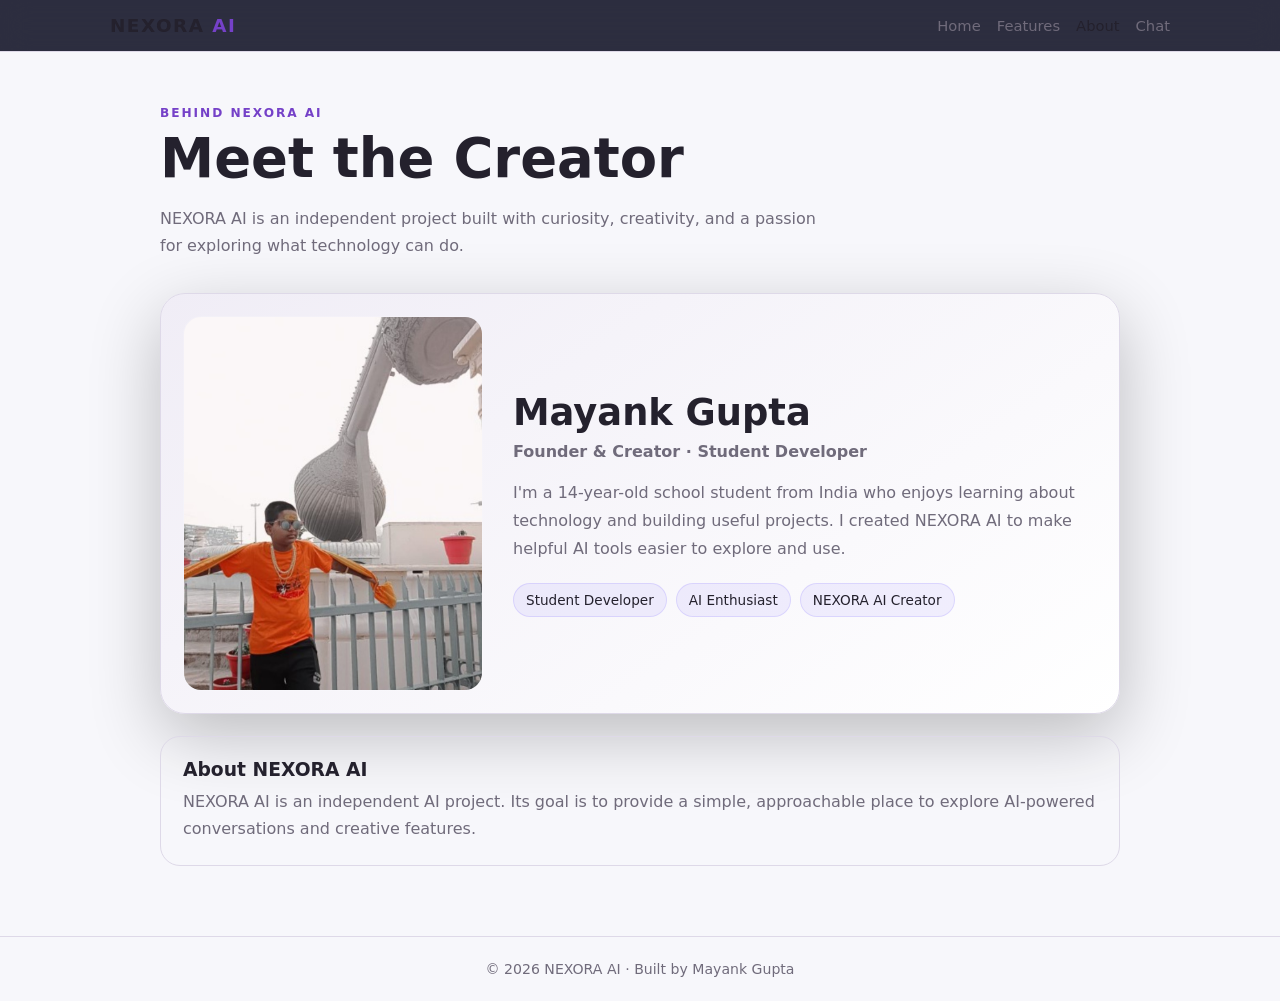
==== about.html @ 1e5af76b "Apply shared persistent light and dark theme across pages" ====
<!doctype html>
<html lang="en">
<head>
  <meta charset="utf-8">
  <meta name="viewport" content="width=device-width, initial-scale=1">
  <meta name="theme-color" content="#101225">
  <meta name="description" content="Meet Mayank Gupta, the 14-year-old student developer from India who created NEXORA AI, an independent AI assistant project for chat, learning, writing, and creativity.">
  <title>About Mayank Gupta, Creator of NEXORA AI</title>
  <meta name="robots" content="index,follow">
  <link rel="canonical" href="https://gen-aplha.github.io/Nexora-AI/about.html">
  <!-- NEXORA AI Favicon and App Icons -->
  <link rel="icon" type="image/svg+xml" href="nexora-logo.svg?v=20261110">
  <link rel="icon" type="image/svg+xml" href="nexora-logo.svg?v=20261110">
  <link rel="icon" type="image/svg+xml" href="nexora-logo.svg?v=20261110">
  <link rel="icon" type="image/svg+xml" href="nexora-logo.svg?v=20261110">
  <link rel="apple-touch-icon" href="nexora-logo.svg?v=20261110">
  <link rel="icon" type="image/png" sizes="192x192" href="android-chrome-192x192.png">
  <link rel="icon" type="image/png" sizes="512x512" href="android-chrome-512x512.png">
  <style>
    :root {
      color-scheme: dark;
      --bg: #101225;
      --panel: #191d35;
      --panel2: #222744;
      --text: #f5f6ff;
      --muted: #b5bad3;
      --accent: #9b8cff;
      --line: rgba(255,255,255,.10);
    }
    * { box-sizing: border-box; }
    body {
      margin: 0;
      min-height: 100vh;
      background: radial-gradient(ellipse at top, #29234d 0, var(--bg) 48%);
      color: var(--text);
      font-family: system-ui, -apple-system, BlinkMacSystemFont, "Segoe UI", sans-serif;
    }
    a { color: inherit; text-decoration: none; }
    header {
      position: sticky; top: 0; z-index: 5;
      background: rgba(16,18,37,.88);
      backdrop-filter: blur(14px);
      border-bottom: 1px solid var(--line);
    }
    .nav {
      max-width: 1100px; margin: auto; padding: 15px 20px;
      display: flex; align-items: center; justify-content: space-between; gap: 16px;
    }
    .brand { font-size: 1.15rem; font-weight: 850; letter-spacing: .08em; }
    .brand span { color: var(--accent); }
    nav { display: flex; flex-wrap: wrap; gap: 16px; color: var(--muted); font-size: .92rem; }
    nav a:hover, nav a[aria-current="page"] { color: var(--text); }
    main { max-width: 1000px; margin: auto; padding: 54px 20px 70px; }
    .eyebrow { color: var(--accent); font-weight: 750; letter-spacing: .16em; text-transform: uppercase; font-size: .76rem; }
    h1 { margin: 10px 0 12px; font-size: clamp(2rem, 7vw, 3.4rem); line-height: 1.08; }
    .intro { max-width: 680px; color: var(--muted); line-height: 1.7; }
    .profile {
      margin-top: 34px; padding: 22px; display: grid;
      grid-template-columns: minmax(0, 300px) 1fr; gap: 30px;
      align-items: center; background: linear-gradient(145deg, var(--panel2), var(--panel));
      border: 1px solid var(--line); border-radius: 25px;
      box-shadow: 0 22px 70px rgba(0,0,0,.24);
    }
    .portrait {
      width: 100%; aspect-ratio: 4 / 5; object-fit: cover;
      object-position: center 45%; border-radius: 18px;
      border: 1px solid rgba(255,255,255,.14);
    }
    h2 { margin: 0 0 8px; font-size: clamp(1.7rem, 5vw, 2.3rem); }
    .role { color: var(--accent); font-weight: 700; margin: 0 0 18px; }
    .bio { color: var(--muted); line-height: 1.75; }
    .tags { display: flex; flex-wrap: wrap; gap: 9px; margin-top: 20px; }
    .tag { padding: 8px 12px; border-radius: 999px; background: rgba(155,140,255,.12); border: 1px solid rgba(155,140,255,.25); font-size: .85rem; }
    .mission { margin-top: 22px; padding: 22px; border: 1px solid var(--line); border-radius: 20px; background: rgba(255,255,255,.035); }
    .mission h3 { margin: 0 0 8px; }
    .mission p { margin: 0; color: var(--muted); line-height: 1.7; }
    footer { border-top: 1px solid var(--line); padding: 24px 20px; text-align: center; color: var(--muted); font-size: .88rem; }
    @media (max-width: 680px) {
      .nav { align-items: flex-start; flex-direction: column; }
      nav { gap: 13px; }
      main { padding-top: 38px; }
      .profile { grid-template-columns: 1fr; padding: 16px; gap: 22px; }
      .portrait { max-width: 340px; margin: auto; }
    }
  </style>
<script src="theme.js"></script>
<link rel="stylesheet" href="theme.css">
</head>
<body>
  <header>
    <div class="nav">
      <a class="brand" href="index.html">NEXORA <span>AI</span></a>
      <nav aria-label="Main navigation">
        <a href="index.html">Home</a>
        <a href="features.html">Features</a>
        <a href="about.html" aria-current="page">About</a>
        <a href="chat.html">Chat</a>
      </nav>
    </div>
  </header>

  <main>
    <div class="eyebrow">Behind NEXORA AI</div>
    <h1>Meet the Creator</h1>
    <p class="intro">NEXORA AI is an independent project built with curiosity, creativity, and a passion for exploring what technology can do.</p>

    <section class="profile" aria-labelledby="creator-name">
      <img class="portrait" src="[data-uri]" alt="Mayank Gupta, creator of NEXORA AI">
      <div>
        <h2 id="creator-name">Mayank Gupta</h2>
        <p class="role">Founder &amp; Creator · Student Developer</p>
        <p class="bio">I'm a 14-year-old school student from India who enjoys learning about technology and building useful projects. I created NEXORA AI to make helpful AI tools easier to explore and use.</p>
        <div class="tags">
          <span class="tag">Student Developer</span>
          <span class="tag">AI Enthusiast</span>
          <span class="tag">NEXORA AI Creator</span>
        </div>
      </div>
    </section>

    <section class="mission">
      <h3>About NEXORA AI</h3>
      <p>NEXORA AI is an independent AI project. Its goal is to provide a simple, approachable place to explore AI-powered conversations and creative features.</p>
    </section>
  </main>

  <footer>© 2026 NEXORA AI · Built by Mayank Gupta</footer>
</body>
</html>
---- theme.css ----
:root{color-scheme:light;--nx-bg:#f7f7fb;--nx-panel:#fff;--nx-panel2:#f0edf6;--nx-line:#ded9e8;--nx-text:#24212d;--nx-muted:#706b7b;--nx-accent:#7541c8}
html[data-theme="light"],body[data-theme="light"]{color-scheme:light}
html[data-theme="dark"],body[data-theme="dark"]{color-scheme:dark;--nx-bg:#0c0e1d;--nx-panel:#171a2d;--nx-panel2:#20233a;--nx-line:#343852;--nx-text:#f5f6ff;--nx-muted:#a7abc2;--nx-accent:#a78bfa}
body[data-theme="light"]{background-color:var(--nx-bg);color:var(--nx-text)}
body[data-theme="dark"]{background-color:var(--nx-bg);color:var(--nx-text)}
body[data-theme="light"] :is(input,textarea,select){color:var(--nx-text)}
body[data-theme="dark"] :is(input,textarea,select){color:var(--nx-text);background-color:#171a2b;border-color:#3a3d55}
body[data-theme="dark"] :is(header,.top,.nav,.panel,.card,.step,.download-panel,.help-actions,main,.dialog,.modal-content){border-color:var(--nx-line)}
body[data-theme="dark"] :is(.panel,.card,.step,.download-panel,.help-actions,main,.dialog){background-color:var(--nx-panel);color:var(--nx-text)}
body[data-theme="dark"] :is(p,li,.muted,.hint,.status,.updated,.footer,.foot){color:var(--nx-muted)}
body[data-theme="dark"] a{color:#c5b5fd}
body[data-theme="light"] :is(.panel,.card,.step,.download-panel,.help-actions){background-color:#fff;color:#24212d;border-color:#ded9e8}
body[data-theme="light"] :is(input,textarea,select){background-color:#fff;border-color:#ded9e8;color:#24212d}
body[data-theme="light"] :is(p,li,.muted,.hint,.status,.updated){color:#706b7b}
/* Mind Map and Team Space page palettes */
body[data-theme="dark"] .builder{background:linear-gradient(145deg,#19132b,#110e1d);border-color:#33294e;color:#f5f1ff}
body[data-theme="dark"] .tab,body[data-theme="dark"] .secondary,body[data-theme="dark"] .action{background:#1d1830;color:#f5f1ff;border-color:#33294e}
body[data-theme="dark"] textarea,body[data-theme="dark"] select,body[data-theme="dark"] .field{background:#0d0a17;color:#f5f1ff;border-color:#33294e}
body[data-theme="dark"] .workspace{background:#100d1c;border-color:#33294e}
body[data-theme="dark"] .toolbar{background:#171226;border-color:#33294e}
body[data-theme="dark"] .map-scroll{background:#100d1c}
body[data-theme="dark"] .node rect{fill:#211a35;stroke:#7654a9}
body[data-theme="dark"] .node text{fill:#f7f1ff}
body[data-theme="dark"] .node .hint{fill:#b9a8d6}
body[data-theme="dark"] .edge{stroke:#7654a9}
body[data-theme="dark"] .panel{background:#1b1924;color:#f5f2ff;border-color:#383345}
body[data-theme="dark"] .messages{background:#14121d;border-color:#383345}
body[data-theme="dark"] .msg{background:#242130;color:#f5f2ff;border-color:#383345}
body[data-theme="dark"] .msg.mine{background:#34254d;border-color:#574078}
body[data-theme="dark"] .file{background:#201d2a;border-color:#383345}
body[data-theme="dark"] .auth{background:#1b1924}

html[data-theme="light"]{--bg:#f7f7fb;--panel:#fff;--panel2:#f0edf6;--line:#ded9e8;--text:#24212d;--muted:#706b7b;--accent:#7541c8}
html[data-theme="dark"]{--bg:#0b0914;--panel:#151124;--panel2:#1d1830;--line:#33294e;--text:#f5f1ff;--muted:#aaa0c3;--accent:#9a6bff}
body[data-theme="light"]{background:#f7f7fb;color:#24212d}
body[data-theme="dark"]{background:#0c0e1d;color:#f5f6ff}
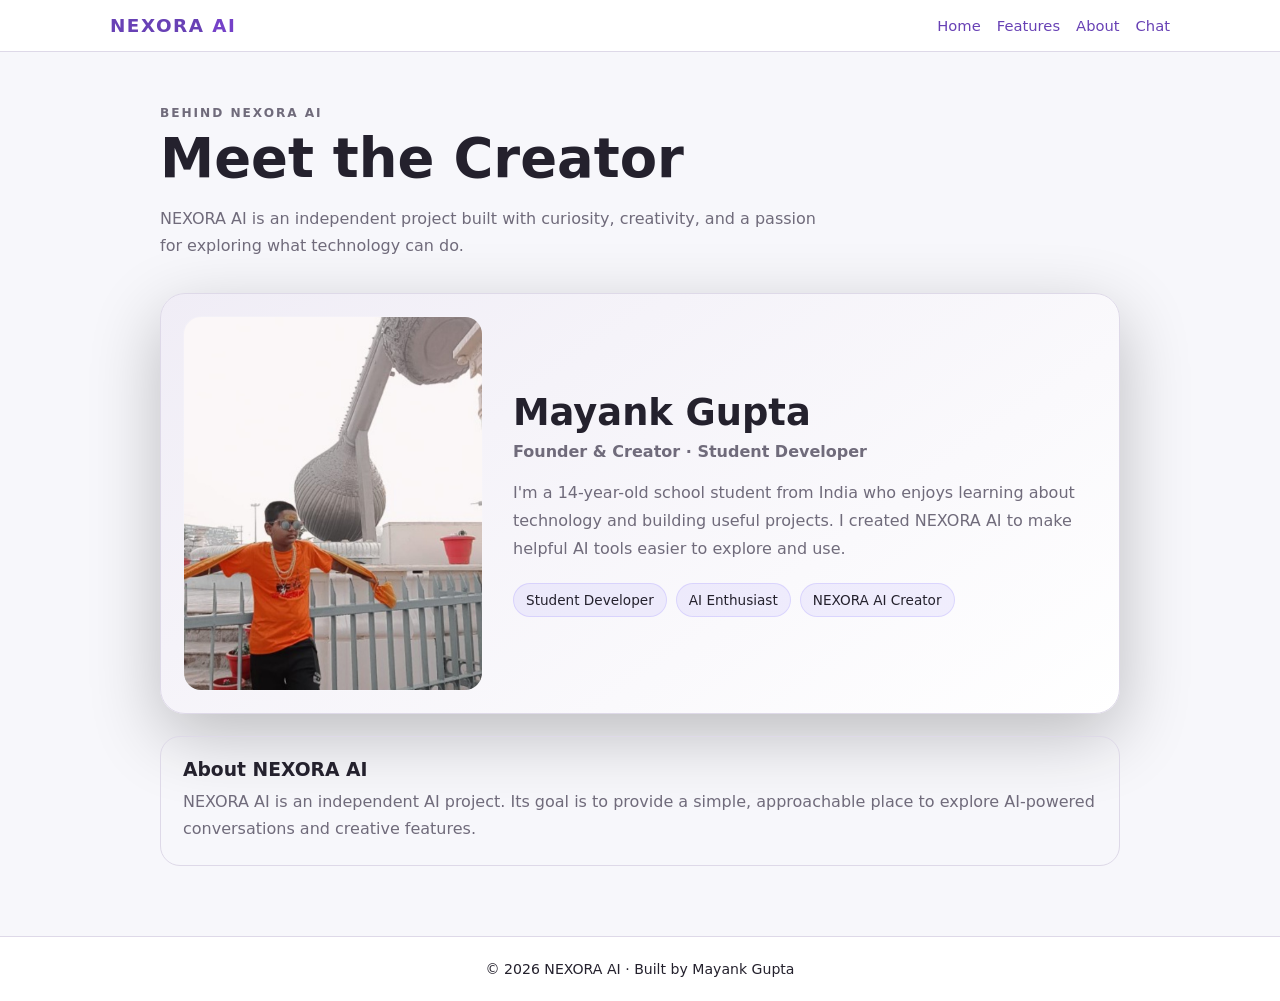
==== commit ddd29f08: "Refresh shared theme stylesheet on about.html" ====
--- a/about.html
+++ b/about.html
@@ -83,8 +83,8 @@
       .portrait { max-width: 340px; margin: auto; }
     }
   </style>
-<script src="theme.js"></script>
-<link rel="stylesheet" href="theme.css">
+<script src="theme.js?v=20261110-logo2"></script>
+<link rel="stylesheet" href="theme.css?v=20261110-themefix">
 </head>
 <body>
   <header>
--- a/theme.css
+++ b/theme.css
@@ -34,3 +34,95 @@
 html[data-theme="dark"]{--bg:#0b0914;--panel:#151124;--panel2:#1d1830;--line:#33294e;--text:#f5f1ff;--muted:#aaa0c3;--accent:#9a6bff}
 body[data-theme="light"]{background:#f7f7fb;color:#24212d}
 body[data-theme="dark"]{background:#0c0e1d;color:#f5f6ff}
+
+/* Dark-mode control fixes: override light-only controls on every page */
+body[data-theme="dark"] button,
+body[data-theme="dark"] .btn,
+body[data-theme="dark"] .secondary,
+body[data-theme="dark"] .action,
+body[data-theme="dark"] .tab:not(.active),
+body[data-theme="dark"] .tool-btn,
+body[data-theme="dark"] .suggestion,
+body[data-theme="dark"] .nav-btn,
+body[data-theme="dark"] .history-tools button,
+body[data-theme="dark"] .workspace-item,
+body[data-theme="dark"] .conversation-item{
+  background-color:#242130;color:#f5f2ff;border-color:#454052;
+}
+body[data-theme="dark"] .btn.primary,
+body[data-theme="dark"] .primary,
+body[data-theme="dark"] .tab.active,
+body[data-theme="dark"] #new-chat,
+body[data-theme="dark"] .new-chat{
+  background:linear-gradient(110deg,#7048c9,#9849ca);color:#fff;border-color:#8056ce;
+}
+body[data-theme="dark"] .field,
+body[data-theme="dark"] input,
+body[data-theme="dark"] textarea,
+body[data-theme="dark"] select,
+body[data-theme="dark"] .file,
+body[data-theme="dark"] .history-search{
+  background-color:#171521!important;color:#f5f2ff!important;border-color:#454052!important;
+}
+body[data-theme="dark"] input::placeholder,
+body[data-theme="dark"] textarea::placeholder{color:#aaa3b8}
+body[data-theme="dark"] .tag{background:#19382e;color:#9be5c4;border-color:#326b55}
+body[data-theme="dark"] .file-item{background:#201d2a;color:#f5f2ff;border-color:#383345}
+body[data-theme="dark"] .messages{background:#14121d;color:#f5f2ff}
+body[data-theme="dark"] .empty{color:#aaa3b8}
+body[data-theme="dark"] .back{background:#242130;color:#e4d7ff;border-color:#454052}
+body[data-theme="dark"] .download-panel,
+body[data-theme="dark"] .notice{background:#1b1924;color:#d5cede;border-color:#454052}
+body[data-theme="dark"] button:disabled{opacity:.55}
+
+/* Mind Map header: its page-level light palette needs an explicit dark override */
+body[data-theme="dark"] header{
+  background:#0c0e1d!important;
+  color:#f5f1ff;
+  border-bottom-color:#343852!important;
+  box-shadow:0 2px 14px #0005;
+}
+body[data-theme="dark"] header .brand{color:#f5f1ff}
+body[data-theme="dark"] header .brand span{color:#bd8cff}
+body[data-theme="dark"] header .back{
+  background:#242130!important;
+  color:#e4d7ff!important;
+  border-color:#454052!important;
+}
+
+
+/* Keep the chat message field visually integrated with the composer */
+body[data-theme="light"] .composer textarea,
+body[data-theme="dark"] .composer textarea,
+.composer textarea{
+  background:transparent!important;
+  background-color:transparent!important;
+  border:0!important;
+  box-shadow:none!important;
+  outline:0!important;
+}
+
+
+/* Site-wide theme consistency overrides for public website pages */
+html,body{min-height:100%;background:var(--nx-bg)!important;color:var(--nx-text)!important}
+body[data-theme="light"]{--page-bg:#f7f7fb;--surface:#fff;--surface-soft:#f0edf6;--surface-text:#24212d;--surface-muted:#706b7b;--surface-border:#ded9e8}
+body[data-theme="dark"]{--page-bg:#0c0e1d;--surface:#171a2d;--surface-soft:#20233a;--surface-text:#f5f6ff;--surface-muted:#a7abc2;--surface-border:#343852}
+body[data-theme] :is(header,nav,footer,main,section,article,aside,.container,.wrap,.content,.hero,.hero-content,.section,.section-inner,.feature,.feature-card,.feature-item,.plan-card,.pricing-card,.faq-item,.step-card,.download-card,.download-panel,.notice,.panel,.card,.box,.modal,.modal-content,.dialog,.help-card,.troubleshooting-card,.footer,.topbar,.navbar){
+ color:var(--surface-text);
+ border-color:var(--surface-border);
+}
+body[data-theme="light"] :is(header,nav,footer,.hero,.section,.feature-card,.feature-item,.plan-card,.pricing-card,.faq-item,.step-card,.download-card,.panel,.card,.box,.modal-content,.dialog,.help-card,.troubleshooting-card){background-color:var(--surface)}
+body[data-theme="dark"] :is(header,nav,footer,.hero,.section,.feature-card,.feature-item,.plan-card,.pricing-card,.faq-item,.step-card,.download-card,.panel,.card,.box,.modal-content,.dialog,.help-card,.troubleshooting-card){background-color:var(--surface)!important;color:var(--surface-text)!important;border-color:var(--surface-border)!important}
+body[data-theme="dark"] :is(h1,h2,h3,h4,h5,h6,strong,label,legend){color:#f5f6ff}
+body[data-theme="light"] :is(h1,h2,h3,h4,h5,h6,strong,label,legend){color:#24212d}
+body[data-theme="dark"] :is(p,li,small,.muted,.subtitle,.description,.eyebrow,.footer-text){color:var(--surface-muted)}
+body[data-theme="light"] :is(p,li,small,.muted,.subtitle,.description,.eyebrow,.footer-text){color:var(--surface-muted)}
+body[data-theme="dark"] :is(input,textarea,select){background:var(--surface-soft)!important;color:var(--surface-text)!important;border-color:var(--surface-border)!important}
+body[data-theme="light"] :is(input,textarea,select){background:#fff!important;color:#24212d!important;border-color:#ded9e8!important}
+body[data-theme="dark"] :is(button,.btn,.button,.secondary,.tab,.action){background-color:#242130;color:#f5f2ff;border-color:#454052}
+body[data-theme="dark"] :is(.btn-primary,.primary,.button-primary,[type="submit"]){background:linear-gradient(110deg,#7048c9,#9849ca)!important;color:#fff!important;border-color:#8056ce!important}
+body[data-theme="light"] :is(.btn,.button,.secondary,.tab,.action){color:#24212d}
+body[data-theme="dark"] a{color:#c5b5fd}
+body[data-theme="light"] a{color:#6841b5}
+body[data-theme="dark"] .notice,body[data-theme="dark"] .callout{background:var(--surface-soft)!important;color:var(--surface-text)!important}
+body[data-theme="light"] .notice,body[data-theme="light"] .callout{background:var(--surface-soft)!important;color:var(--surface-text)!important}
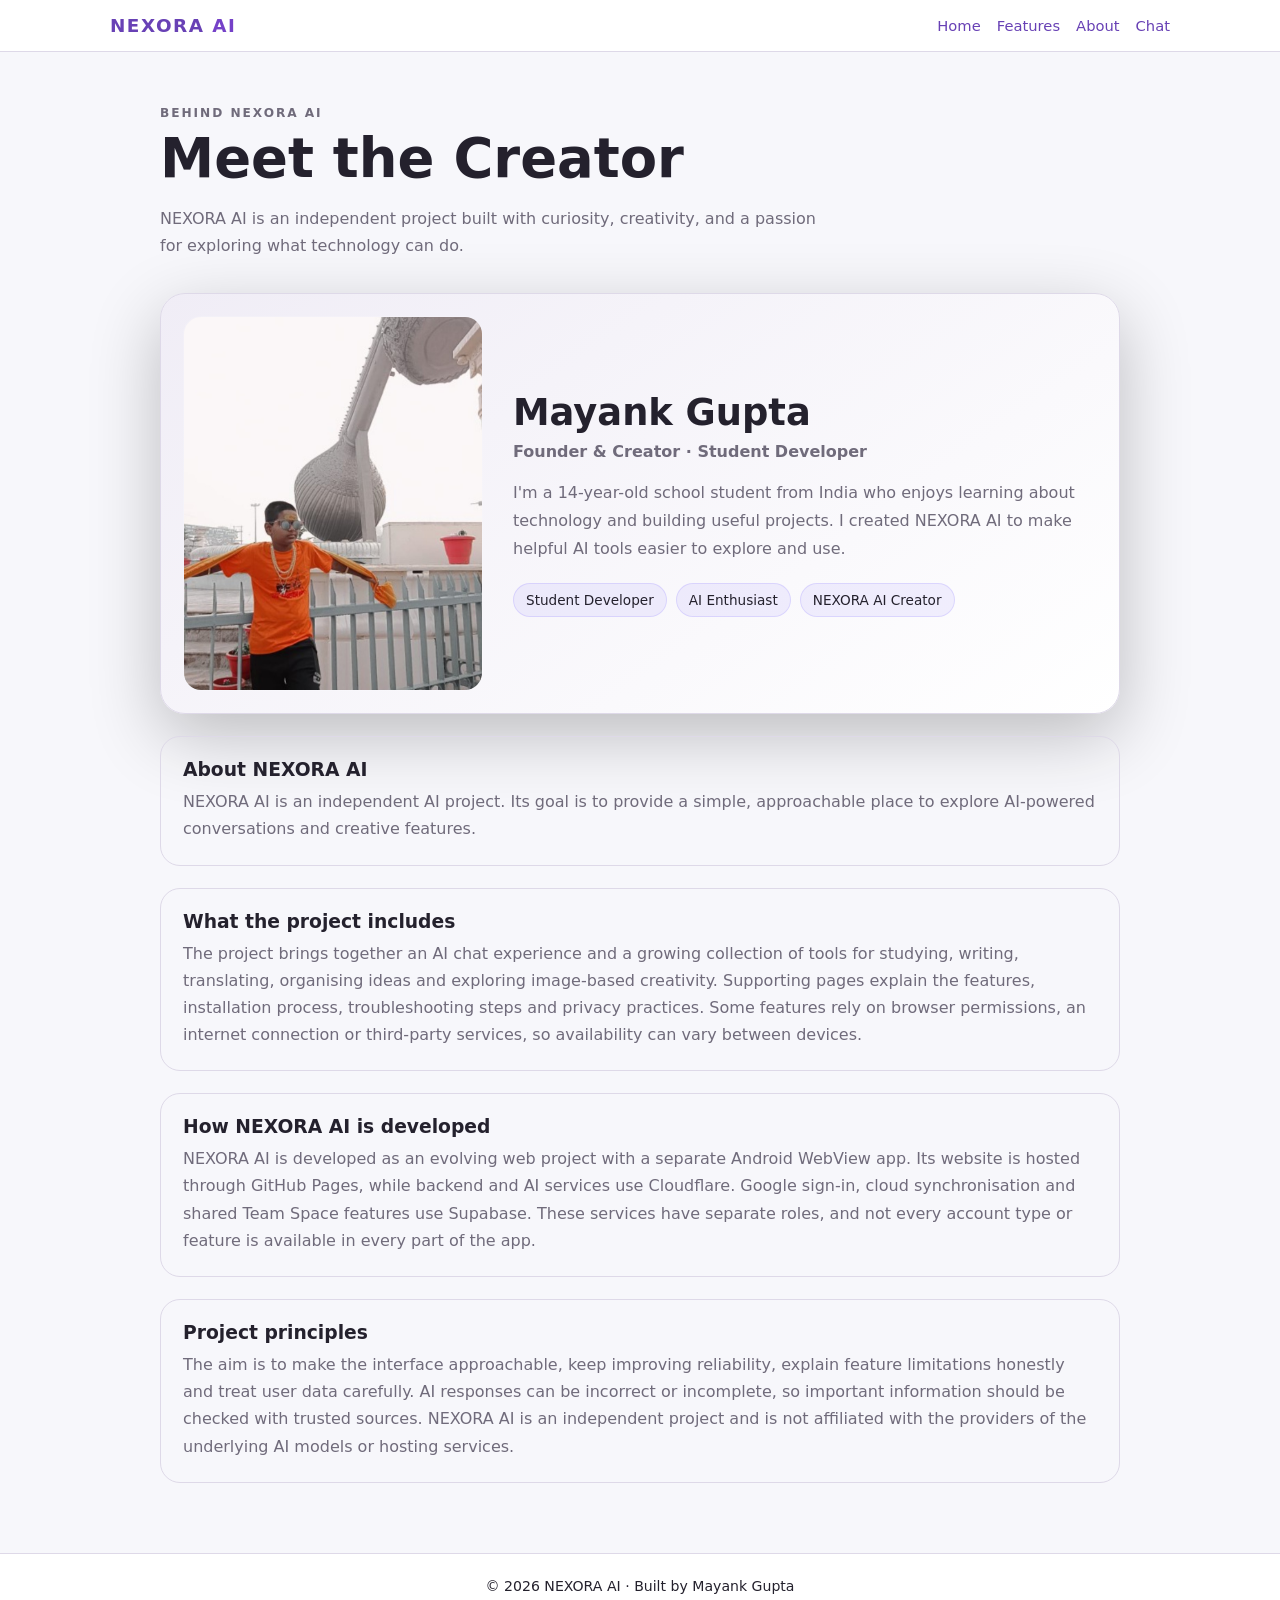
==== commit 89468dad: "Expand About page and add social metadata" ====
--- a/about.html
+++ b/about.html
@@ -4,9 +4,15 @@
   <meta charset="utf-8">
   <meta name="viewport" content="width=device-width, initial-scale=1">
   <meta name="theme-color" content="#101225">
-  <meta name="description" content="Meet Mayank Gupta, the 14-year-old student developer from India who created NEXORA AI, an independent AI assistant project for chat, learning, writing, and creativity.">
+  <meta name="description" content="Learn about NEXORA AI, an independent project exploring AI chat, learning, writing, translation and creative tools.">
   <title>About Mayank Gupta, Creator of NEXORA AI</title>
   <meta name="robots" content="index,follow">
+  <meta property="og:type" content="website">
+  <meta property="og:site_name" content="NEXORA AI">
+  <meta property="og:url" content="https://gen-aplha.github.io/Nexora-AI/about.html">
+  <meta property="og:title" content="About NEXORA AI">
+  <meta property="og:description" content="Learn about NEXORA AI, an independent project exploring AI chat, learning, writing, translation and creative tools.">
+  <meta property="og:image" content="https://gen-aplha.github.io/Nexora-AI/social-preview.jpg">
   <link rel="canonical" href="https://gen-aplha.github.io/Nexora-AI/about.html">
   <!-- NEXORA AI Favicon and App Icons -->
   <link rel="icon" type="image/svg+xml" href="nexora-logo.svg?v=20261110">
@@ -122,6 +128,21 @@
       <h3>About NEXORA AI</h3>
       <p>NEXORA AI is an independent AI project. Its goal is to provide a simple, approachable place to explore AI-powered conversations and creative features.</p>
     </section>
+
+    <section class="mission">
+      <h3>What the project includes</h3>
+      <p>The project brings together an AI chat experience and a growing collection of tools for studying, writing, translating, organising ideas and exploring image-based creativity. Supporting pages explain the features, installation process, troubleshooting steps and privacy practices. Some features rely on browser permissions, an internet connection or third-party services, so availability can vary between devices.</p>
+    </section>
+
+    <section class="mission">
+      <h3>How NEXORA AI is developed</h3>
+      <p>NEXORA AI is developed as an evolving web project with a separate Android WebView app. Its website is hosted through GitHub Pages, while backend and AI services use Cloudflare. Google sign-in, cloud synchronisation and shared Team Space features use Supabase. These services have separate roles, and not every account type or feature is available in every part of the app.</p>
+    </section>
+
+    <section class="mission">
+      <h3>Project principles</h3>
+      <p>The aim is to make the interface approachable, keep improving reliability, explain feature limitations honestly and treat user data carefully. AI responses can be incorrect or incomplete, so important information should be checked with trusted sources. NEXORA AI is an independent project and is not affiliated with the providers of the underlying AI models or hosting services.</p>
+    </section>
   </main>
 
   <footer>© 2026 NEXORA AI · Built by Mayank Gupta</footer>
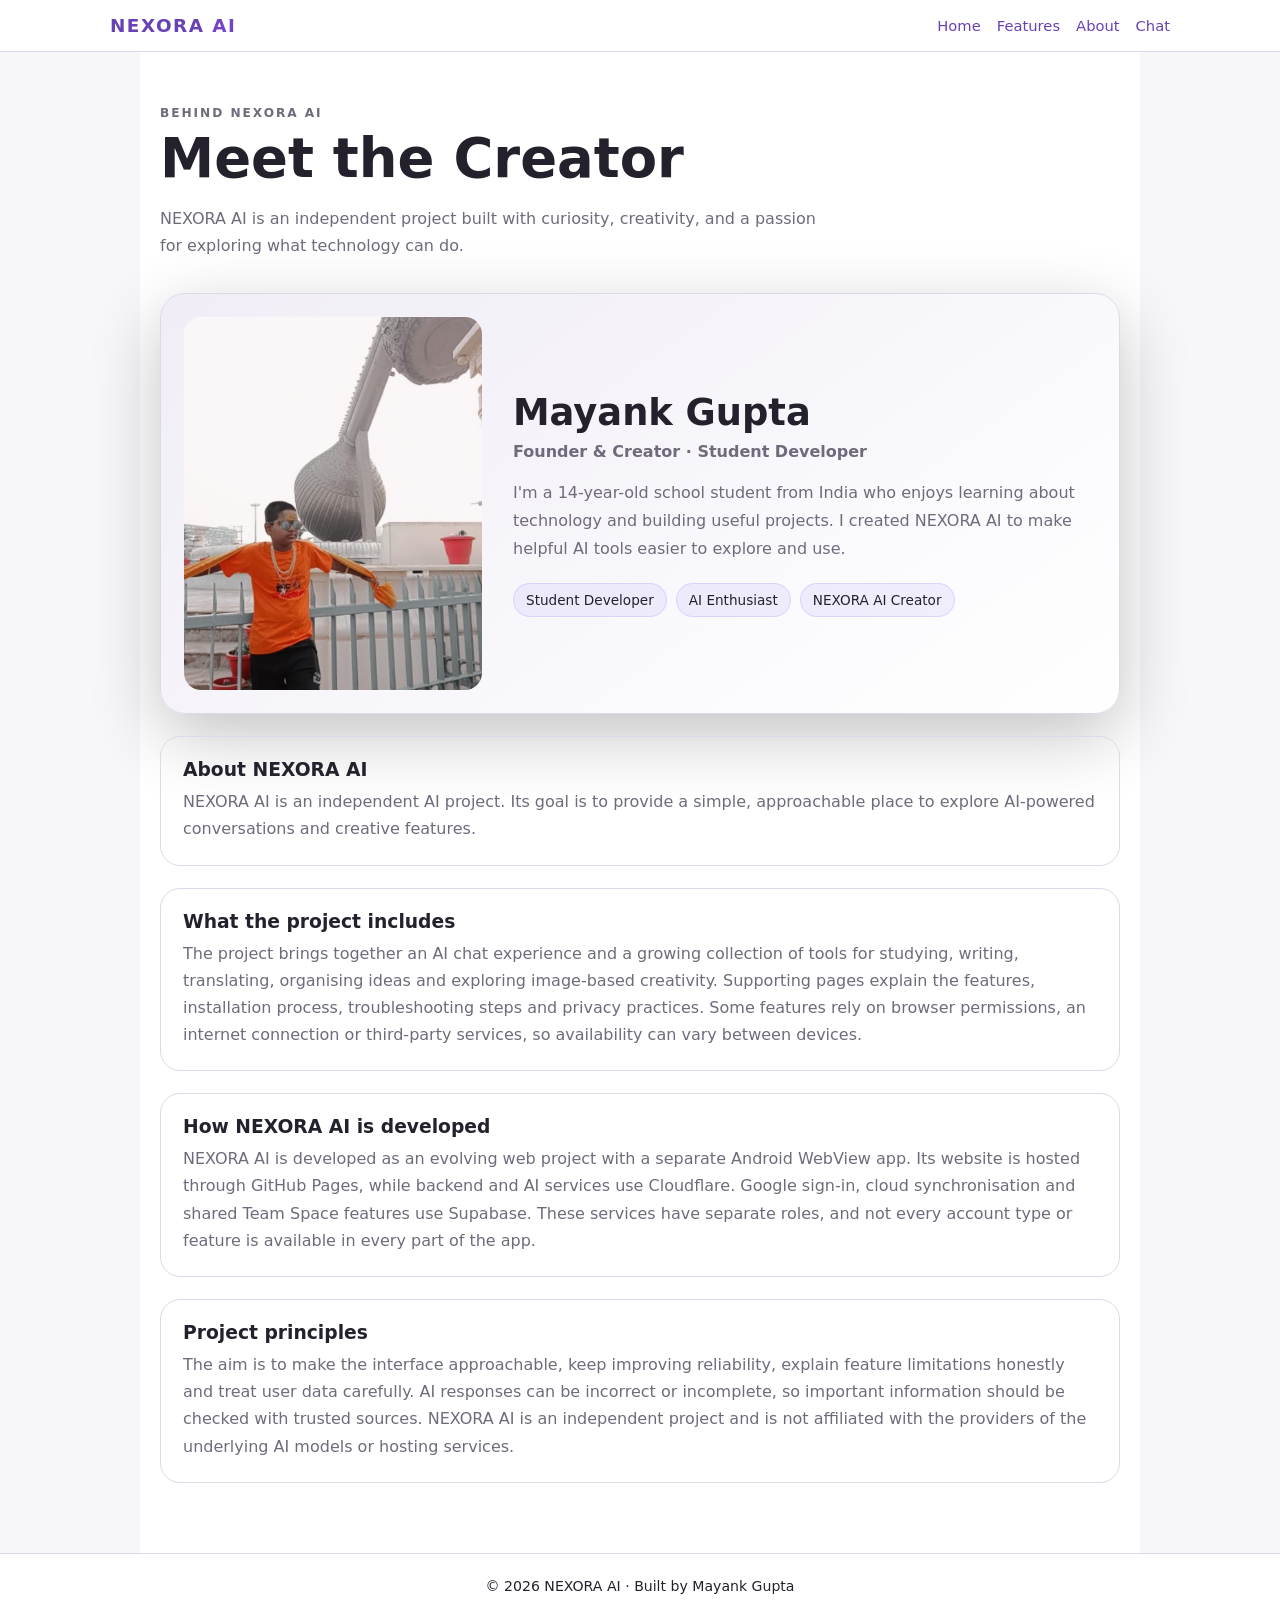
==== commit b28eca5c: "Refresh shared theme stylesheet cache" ====
--- a/about.html
+++ b/about.html
@@ -90,7 +90,7 @@
     }
   </style>
 <script src="theme.js?v=20261110-logo2"></script>
-<link rel="stylesheet" href="theme.css?v=20261110-themefix">
+<link rel="stylesheet" href="theme.css?v=20261111-themefix">
 </head>
 <body>
   <header>
--- a/theme.css
+++ b/theme.css
@@ -126,3 +126,39 @@
 body[data-theme="light"] a{color:#6841b5}
 body[data-theme="dark"] .notice,body[data-theme="dark"] .callout{background:var(--surface-soft)!important;color:var(--surface-text)!important}
 body[data-theme="light"] .notice,body[data-theme="light"] .callout{background:var(--surface-soft)!important;color:var(--surface-text)!important}
+
+
+/* NEXORA theme consistency pass: include page-specific cards and dialogs. */
+body[data-theme="light"] :is(main,.container,.wrap,.content,.hero-content,.section-inner,.article,.plan,.feature,.dialog,.modal-content,.account-panel,.account-info-panel,.nexora-panel,.nexora-stat,.nexora-panel-row,.workspace,.builder,.toolbar){
+  background-color:var(--surface)!important;
+  color:var(--surface-text)!important;
+  border-color:var(--surface-border)!important;
+}
+body[data-theme="light"] :is(.plan,.feature,.dialog,.account-panel,.account-info-panel,.nexora-panel,.nexora-stat,.nexora-panel-row){
+  box-shadow:0 8px 28px rgba(35,25,65,.07);
+}
+body[data-theme="light"] :is(.plan p,.plan li,.feature p,.dialog p,.account-panel p,.account-info-panel p,.nexora-panel-note,.nexora-stat span){
+  color:var(--surface-muted)!important;
+}
+body[data-theme="light"] :is(.plan h1,.plan h2,.plan h3,.feature h1,.feature h2,.feature h3,.dialog h1,.dialog h2,.account-panel h1,.account-panel h2,.account-info-panel h1,.account-info-panel h2){
+  color:var(--surface-text)!important;
+}
+body[data-theme="light"] :is(.plan,.feature,.dialog,.account-panel,.account-info-panel,.nexora-panel,.nexora-stat,.nexora-panel-row){
+  background-image:none;
+}
+body[data-theme="light"] :is(.account-centre-link,.account-centre-link strong){color:var(--surface-text)}
+body[data-theme="light"] .account-centre-link:hover{background:var(--surface-soft)}
+body[data-theme="light"] .account-centre-icon{background:#f0edf8;color:#6546c8}
+body[data-theme="light"] .account-centre-divider{background:var(--surface-border)}
+body[data-theme="dark"] :is(.account-panel,.account-info-panel,.nexora-panel,.nexora-stat,.nexora-panel-row,.plan,.feature,.dialog){
+  background-color:var(--surface)!important;color:var(--surface-text)!important;border-color:var(--surface-border)!important;
+}
+body[data-theme="dark"] :is(.account-centre-link,.account-centre-link strong){color:var(--surface-text)}
+body[data-theme="dark"] .account-centre-link:hover{background:var(--surface-soft)}
+body[data-theme="dark"] .account-centre-icon{background:#29233b;color:#c5b5fd}
+body[data-theme="dark"] .account-centre-divider{background:var(--surface-border)}
+
+body[data-theme="light"] .close{background:#f0edf6!important;color:#24212d!important;border-color:#ded9e8!important}
+body[data-theme="dark"] .close{background:#29233b!important;color:#f5f1ff!important;border-color:#454052!important}
+body[data-theme="light"] .plan .choose{background:#ece8f5;color:#24212d}
+body[data-theme="dark"] .plan .choose{background:#2a2440;color:#f5f1ff}
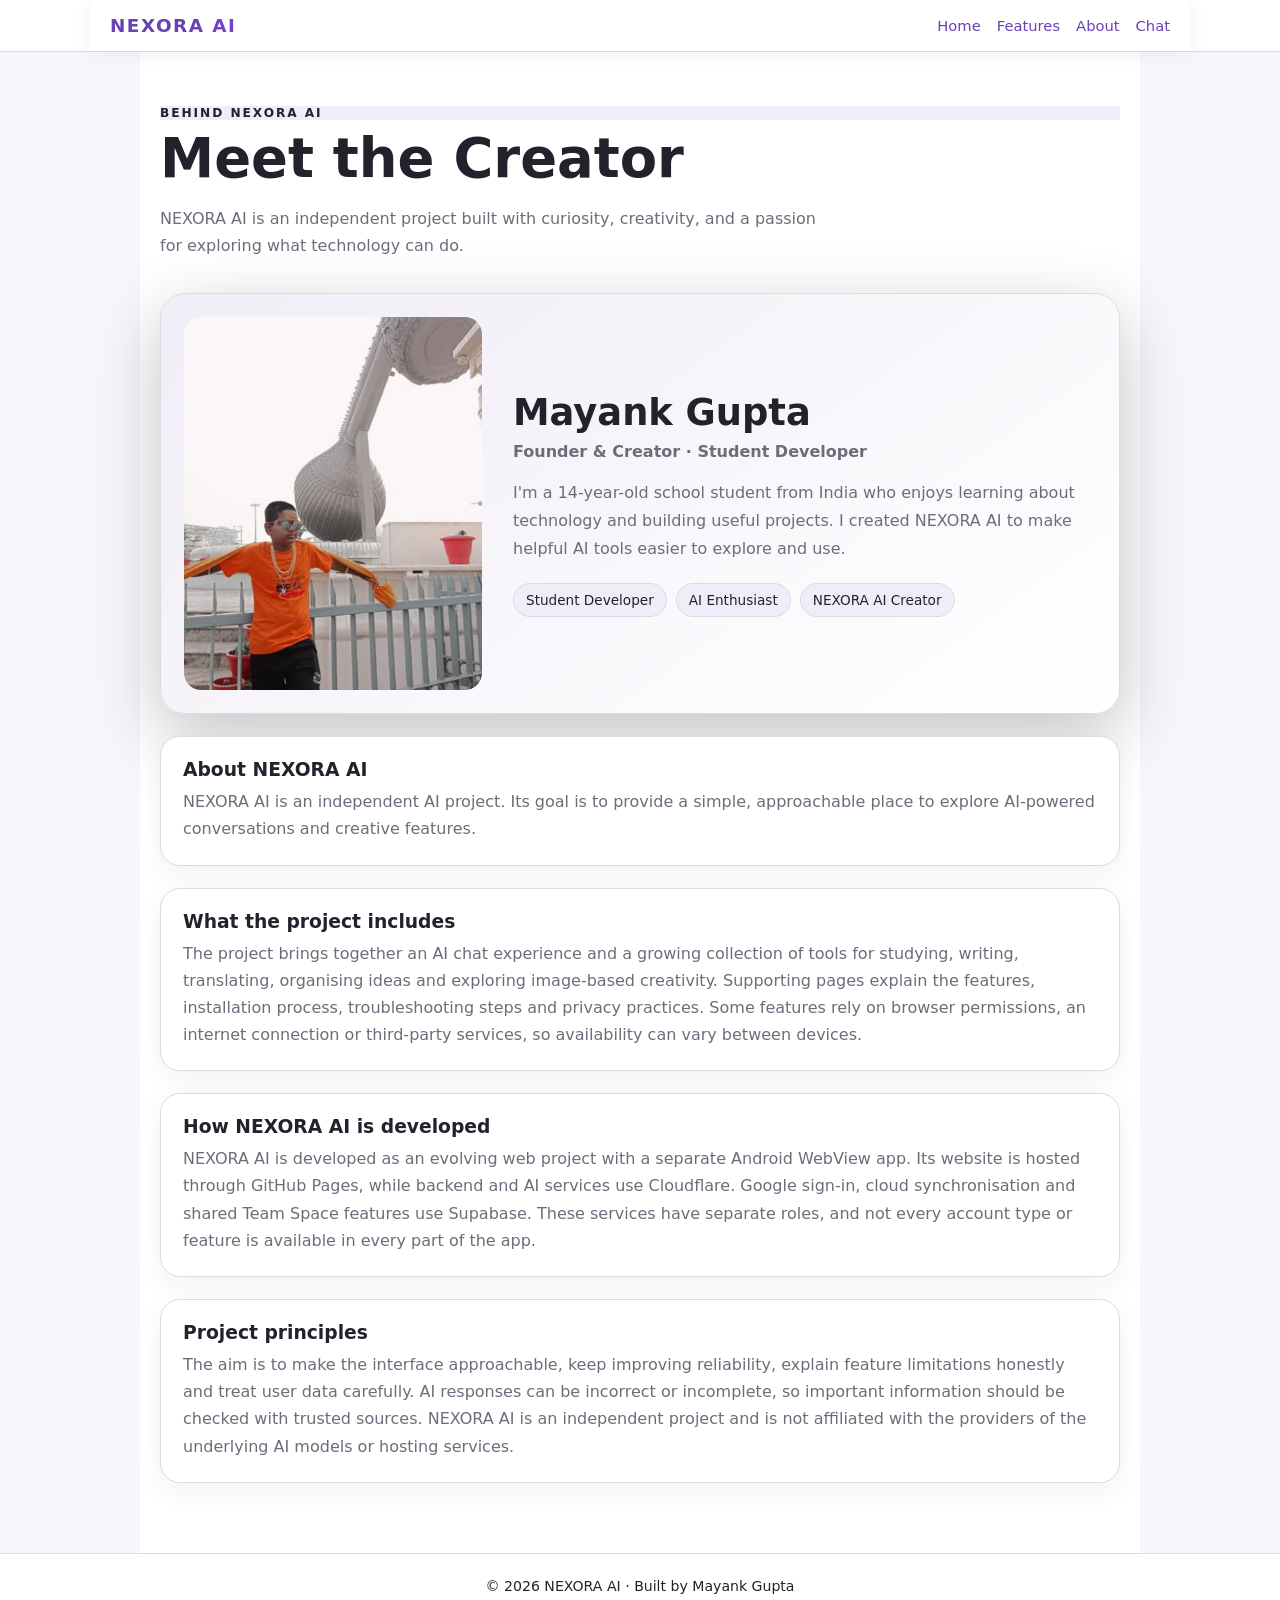
==== commit a0a5979b: "Load repaired global theme stylesheet" ====
--- a/about.html
+++ b/about.html
@@ -90,7 +90,7 @@
     }
   </style>
 <script src="theme.js?v=20261110-logo2"></script>
-<link rel="stylesheet" href="theme.css?v=20261111-themefix">
+<link rel="stylesheet" href="theme.css?v=20261111-globalfix2">
 </head>
 <body>
   <header>
--- a/theme.css
+++ b/theme.css
@@ -162,3 +162,84 @@
 body[data-theme="dark"] .close{background:#29233b!important;color:#f5f1ff!important;border-color:#454052!important}
 body[data-theme="light"] .plan .choose{background:#ece8f5;color:#24212d}
 body[data-theme="dark"] .plan .choose{background:#2a2440;color:#f5f1ff}
+
+
+/* NEXORA SITE-WIDE THEME REPAIR — final component layer.
+   Use the same saved theme on every public page and override legacy page-local colors. */
+html[data-theme="light"]{
+  color-scheme:light;
+  --bg:#f7f7fb;--panel:#ffffff;--panel2:#f0edf6;--line:#ded9e8;
+  --text:#24212d;--muted:#706b7b;--accent:#7541c8;
+  --nx-bg:#f7f7fb;--nx-panel:#fff;--nx-panel2:#f0edf6;--nx-line:#ded9e8;
+  --nx-text:#24212d;--nx-muted:#706b7b;--nx-accent:#7541c8;
+}
+html[data-theme="dark"]{
+  color-scheme:dark;
+  --bg:#0c0e1d;--panel:#171a2d;--panel2:#20233a;--line:#343852;
+  --text:#f5f6ff;--muted:#a7abc2;--accent:#a78bfa;
+  --nx-bg:#0c0e1d;--nx-panel:#171a2d;--nx-panel2:#20233a;--nx-line:#343852;
+  --nx-text:#f5f6ff;--nx-muted:#a7abc2;--nx-accent:#a78bfa;
+}
+html[data-theme] body{background:var(--nx-bg)!important;color:var(--nx-text)!important}
+body[data-theme] :is(h1,h2,h3,h4,h5,h6,strong,label,legend){color:var(--nx-text)}
+body[data-theme] :is(p,li,small,.muted,.hint,.status,.updated,.footer,.foot,.fine,.lead,.description,.subtitle){color:var(--nx-muted)}
+body[data-theme] :is(input,textarea,select){color:var(--nx-text);border-color:var(--nx-line)}
+body[data-theme] :is(button,.btn,.button,.secondary,.tab,.action){border-color:var(--nx-line)}
+/* Main marketing website */
+body[data-theme="light"] :is(.nav,.navin,.footer,.card,.preview,.band,.eyebrow,.fakeinput,.bubble.ai,.step,.download-panel,.help-actions,.notice,.mission,.tag,.feature,.plan,.dialog,.feature-card,.feature-item,.faq-item,.step-card,.download-card,.help-card,.troubleshooting-card){
+  color:#24212d!important;border-color:#ded9e8!important;
+}
+body[data-theme="light"] .nav{background:rgba(255,255,255,.96)!important;box-shadow:0 4px 18px rgba(35,25,65,.06)}
+body[data-theme="light"] .links{color:#625b70}
+body[data-theme="light"] .links a:hover,body[data-theme="light"] .links a.active{color:#4e2b91}
+body[data-theme="light"] :is(.card,.step,.feature,.feature-card,.feature-item,.faq-item,.step-card,.download-card,.help-card,.troubleshooting-card,.plan,.dialog,.mission){background:#fff!important;box-shadow:0 8px 28px rgba(35,25,65,.06)}
+body[data-theme="light"] :is(.preview,.band,.download-panel){background:linear-gradient(145deg,#fff,#f3effa)!important}
+body[data-theme="light"] :is(.eyebrow,.fakeinput,.bubble.ai,.notice,.tag){background:#f1edf8!important}
+body[data-theme="light"] .bubble.user{color:#fff!important}
+body[data-theme="light"] :is(.ico,.stepnum){background:#eee8f8!important;color:#6541a7!important}
+body[data-theme="light"] .fine{color:#706b7b!important}
+body[data-theme="light"] .plan ul{color:#4c4658!important}
+body[data-theme="light"] .dialog p{color:#625b70!important}
+body[data-theme="light"] .close{background:#f0edf6!important;color:#24212d!important;border-color:#ded9e8!important}
+body[data-theme="dark"] :is(.nav,.navin,.footer,.card,.preview,.band,.eyebrow,.fakeinput,.bubble.ai,.step,.download-panel,.help-actions,.notice,.mission,.tag,.feature,.plan,.dialog,.feature-card,.feature-item,.faq-item,.step-card,.download-card,.help-card,.troubleshooting-card){
+  color:#f5f6ff!important;border-color:#343852!important;
+}
+body[data-theme="dark"] .nav{background:rgba(12,14,29,.96)!important}
+body[data-theme="dark"] .links{color:#a7abc2}
+body[data-theme="dark"] .links a:hover,body[data-theme="dark"] .links a.active{color:#fff}
+body[data-theme="dark"] :is(.card,.step,.feature,.feature-card,.feature-item,.faq-item,.step-card,.download-card,.help-card,.troubleshooting-card,.plan,.dialog,.mission){background:#171a2d!important;box-shadow:0 8px 28px rgba(0,0,0,.18)}
+body[data-theme="dark"] :is(.preview,.band,.download-panel){background:linear-gradient(145deg,#1c1b35,#121426)!important}
+body[data-theme="dark"] :is(.eyebrow,.fakeinput,.bubble.ai,.notice,.tag){background:#24213a!important}
+body[data-theme="dark"] .plan ul{color:#d8d5e5!important}
+body[data-theme="dark"] .dialog p{color:#b8b3c7!important}
+body[data-theme="dark"] .close{background:#29233b!important;color:#f5f1ff!important;border-color:#454052!important}
+/* PLUS page */
+body[data-theme="light"] .plan{background:#fff!important}
+body[data-theme="light"] .plan .choose{background:#eee8f7!important;color:#34264e!important}
+body[data-theme="dark"] .plan{background:#171a2d!important}
+body[data-theme="dark"] .plan .choose{background:#2a2440!important;color:#fff!important}
+body[data-theme] .modal{background:rgba(8,7,16,.72)!important}
+/* Mind Map page */
+body[data-theme="light"] :is(.builder,.workspace,.toolbar,.map-scroll){background:#fff!important;color:#24212d!important;border-color:#ded9e8!important}
+body[data-theme="light"] .builder{background:linear-gradient(145deg,#fff,#f7f3fc)!important}
+body[data-theme="light"] :is(.tab,.secondary,.action){background:#f3eff8!important;color:#342b45!important;border-color:#ded9e8!important}
+body[data-theme="light"] .tab.active{background:#7541c8!important;color:#fff!important}
+body[data-theme="light"] textarea,body[data-theme="light"] select{background:#fff!important;color:#24212d!important;border-color:#ded9e8!important}
+body[data-theme="dark"] :is(.builder,.workspace,.toolbar,.map-scroll){background:#171a2d!important;color:#f5f6ff!important;border-color:#343852!important}
+body[data-theme="dark"] :is(.tab,.secondary,.action){background:#24213a!important;color:#f5f6ff!important;border-color:#454052!important}
+body[data-theme="dark"] .tab.active{background:#7541c8!important;color:#fff!important}
+body[data-theme="dark"] :is(textarea,select){background:#111322!important;color:#f5f6ff!important;border-color:#454052!important}
+/* Team Space page */
+body[data-theme="light"] :is(.shell,.panel,.messages,.msg,.auth,.file,.workspace-item,.conversation-item,.field){background-color:#fff!important;color:#24212d!important;border-color:#ded9e8!important}
+body[data-theme="light"] body{background:#f7f7fb!important}
+body[data-theme="light"] .msg.mine{background:#eee5fa!important}
+body[data-theme="light"] :is(.btn,.workspace-item,.conversation-item){color:#342b45!important}
+body[data-theme="light"] .btn.primary{background:linear-gradient(110deg,#7048c9,#9849ca)!important;color:#fff!important}
+body[data-theme="light"] .file-item a{color:#6840b0!important}
+body[data-theme="dark"] :is(.shell,.panel,.messages,.msg,.auth,.file,.workspace-item,.conversation-item,.field){background-color:#171a2d!important;color:#f5f6ff!important;border-color:#343852!important}
+body[data-theme="dark"] .msg.mine{background:#34254d!important}
+body[data-theme="dark"] :is(.btn,.workspace-item,.conversation-item){background-color:#24213a!important;color:#f5f6ff!important;border-color:#454052!important}
+body[data-theme="dark"] .btn.primary{background:linear-gradient(110deg,#7048c9,#9849ca)!important;color:#fff!important}
+body[data-theme="dark"] .file-item a{color:#c5b5fd!important}
+/* Avoid dark-only inline logo tile on light pages. */
+body[data-theme="light"] .brand .mark{background:#f0edf8!important;box-shadow:0 0 18px rgba(91,65,180,.12)!important}
